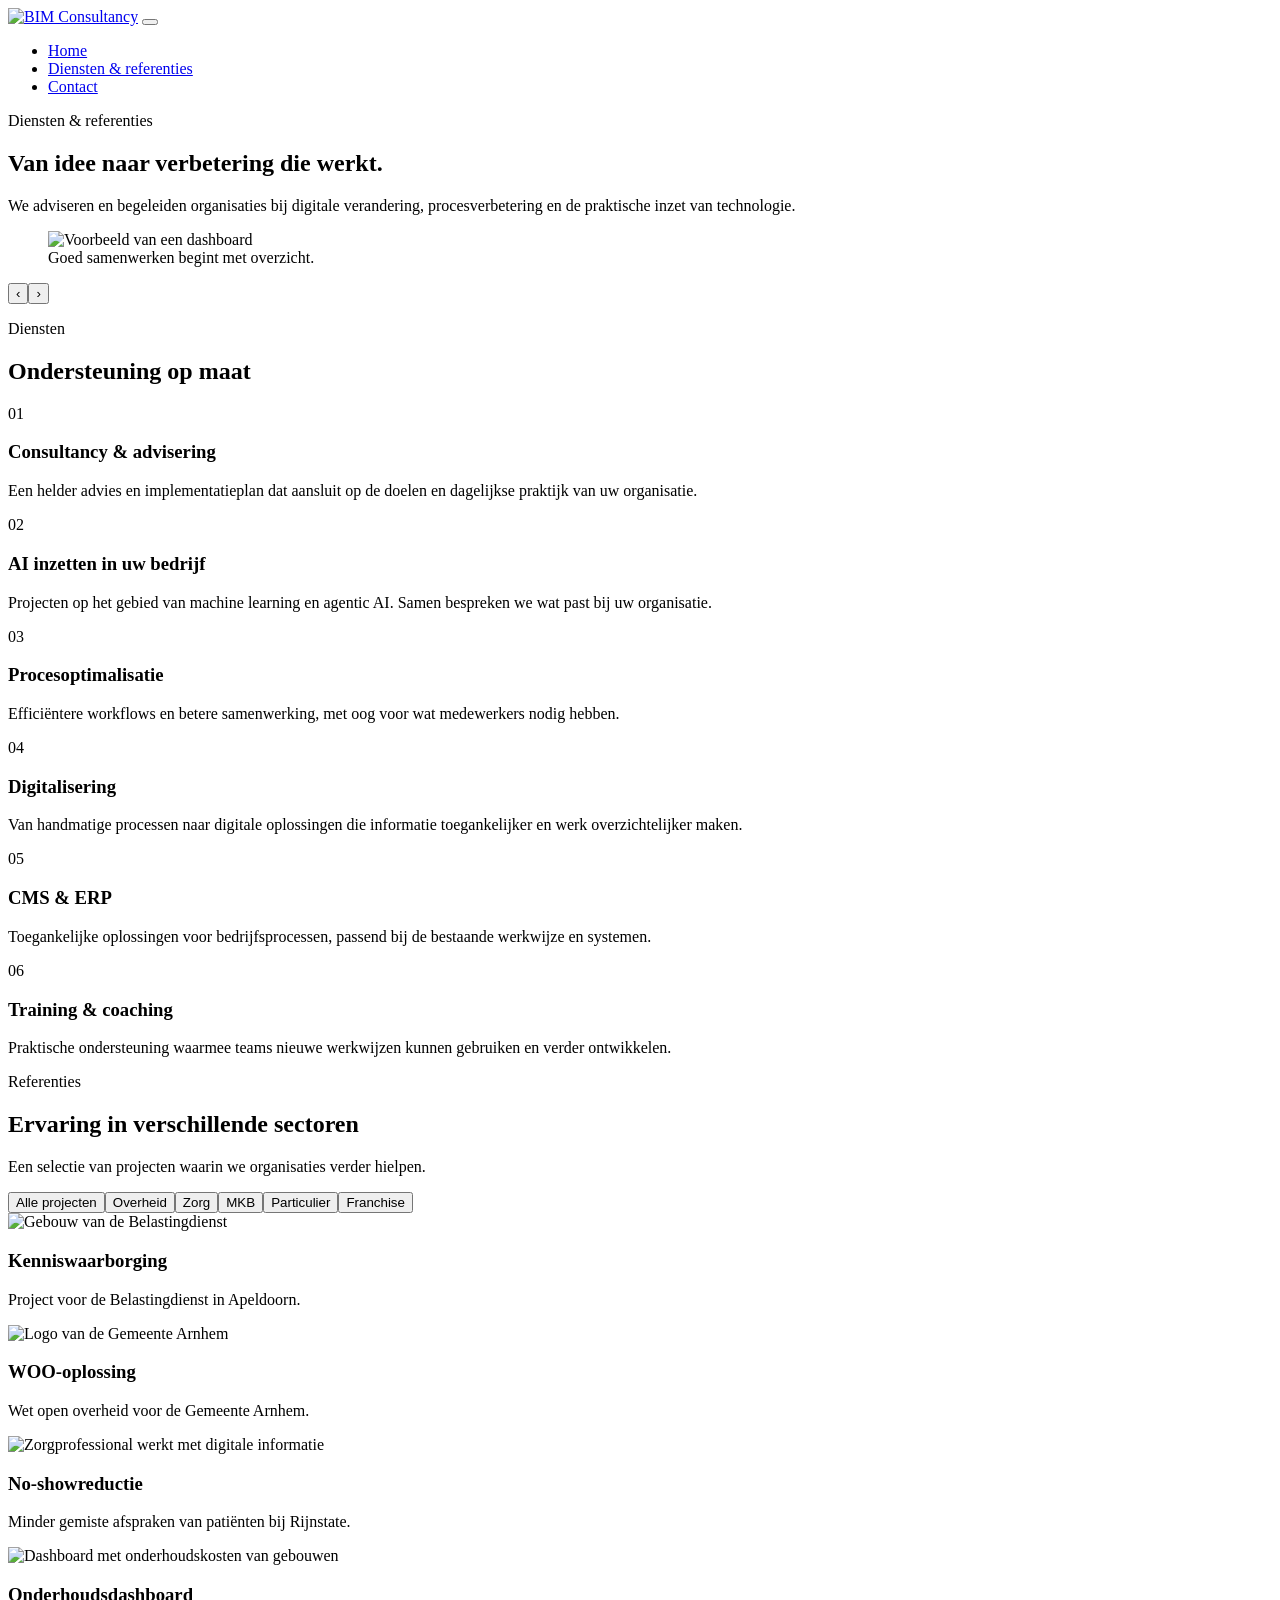
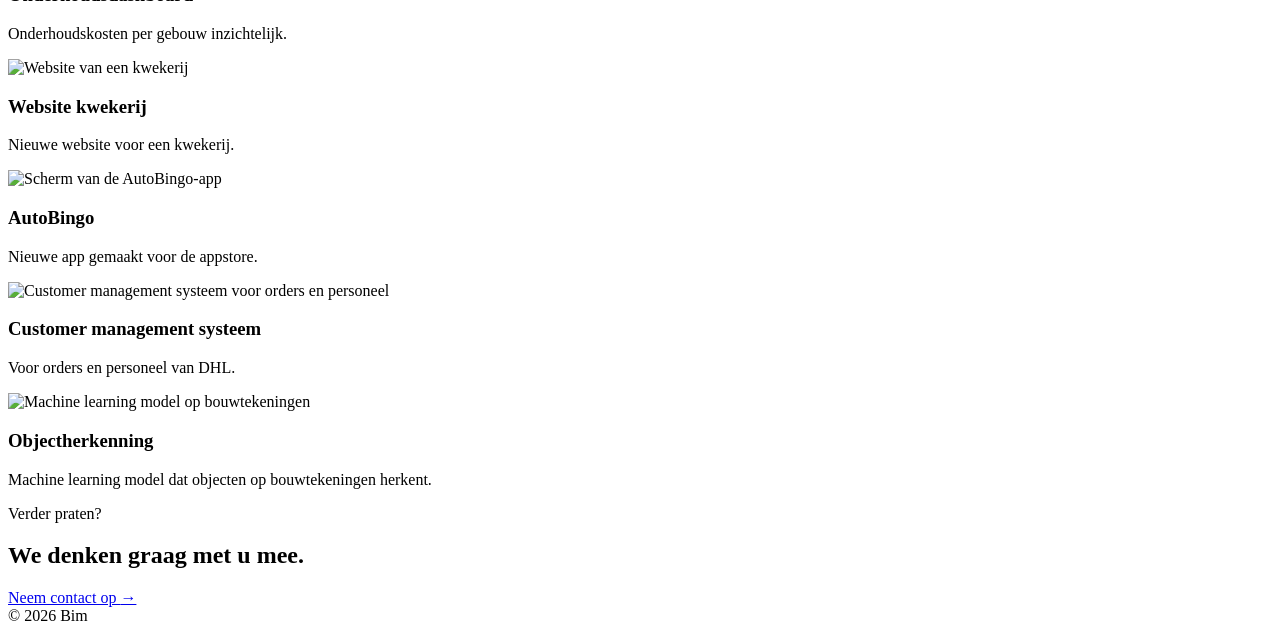
==== diensten-referenties.html @ afb3ad16 "Add files via upload" ====
<!doctype html>
<html lang="nl">

<head>
  <meta charset="utf-8">
  <meta name="viewport" content="width=device-width, initial-scale=1">
  <meta name="description"
    content="Diensten en referentieprojecten van BIM Consultancy op het gebied van digitalisering, procesoptimalisatie en IT.">
  <title>Diensten &amp; referenties | BIM Consultancy</title>
  <link rel="icon" href="images/favicon.ico">
  <link rel="stylesheet" href="css/style.css">
  <link rel="stylesheet" href="css/page-slider.css">
</head>

<body>
  <header class="site-header">
    <div class="container nav-wrap">
      <a class="logo" href="index.html" aria-label="BIM Consultancy, home"><img src="images/bim-logo.png"
          alt="BIM Consultancy"></a>
      <button class="nav-toggle" type="button" aria-label="Menu openen" aria-expanded="false"><span></span></button>
      <nav class="site-nav" aria-label="Hoofdmenu">
        <ul>
          <li><a href="index.html">Home</a></li>
          <li><a href="diensten-referenties.html" aria-current="page">Diensten &amp; referenties</a></li>
          <li><a href="contact.html">Contact</a></li>
        </ul>
      </nav>
    </div>
  </header>
  <main class="container page-main">
    <section class="page-hero">
      <header class="page-heading">
        <p class="eyebrow">Diensten &amp; referenties</p>
        <h1>Van idee naar verbetering die werkt.</h1>
        <p class="lead">We adviseren en begeleiden organisaties bij digitale verandering, procesverbetering en de praktische inzet van technologie.</p>
      </header>
      <div class="hero-art hero-slider" data-slider aria-roledescription="carrousel" aria-label="Impressie van samenwerking en digitale projecten">
        <div class="slider-track" aria-live="polite">
          <figure class="hero-slide is-active"><img class="hero-photo" src="images/Dashboard.png" alt="Voorbeeld van een dashboard" fetchpriority="high"><figcaption>Goed samenwerken begint met overzicht.</figcaption></figure>
          <figure class="hero-slide" hidden><img class="hero-photo" src="images/kwekerij site2.png" alt="Voorbeeld van een website voor een kwekerij" loading="lazy" decoding="async"><figcaption>Van informatie naar inzicht.</figcaption></figure>
          <figure class="hero-slide" hidden><img class="hero-photo" src="images/rijnstate2.jpg" alt="Zorgprofessional werkt met digitale informatie" loading="lazy" decoding="async"><figcaption>Digitale oplossingen voor de praktijk.</figcaption></figure>
          <figure class="hero-slide" hidden><img class="hero-photo" src="images/Screenshot_20261101_152009_AutoBingo.jpg" alt="game voor in appstore" loading="lazy" decoding="async"><figcaption>Game voor in appstore</figcaption></figure>
          <figure class="hero-slide" hidden><img class="hero-photo" src="images/bouw_ml.png" alt="machine learning model" loading="lazy" decoding="async"><figcaption>machine learning model</figcaption></figure>
          <figure class="hero-slide" hidden><img class="hero-photo" src="images/250224_belastingdienst-1024x683.jpg" alt="ml model" loading="lazy" decoding="async"><figcaption>Advies project Kenniswaarborging</figcaption></figure>
          <figure class="hero-slide" hidden><img class="hero-photo" src="images/images.png" alt="cms systeem" loading="lazy" decoding="async"><figcaption>CMS-systeem</figcaption></figure>
        </div>
        <div class="slider-controls"><button class="slider-arrow" type="button" data-slide-prev aria-label="Vorige foto">‹</button><button class="slider-arrow" type="button" data-slide-next aria-label="Volgende foto">›</button></div>
      </div>
    </section>
    <section class="section-space services-section">
      <div class="services-inner">
        <div class="section-heading"><div><p class="eyebrow">Diensten</p><h2>Ondersteuning op maat</h2></div></div>
        <div class="service-list">
          <article><span class="service-number">01</span><div><h3>Consultancy &amp; advisering</h3><p>Een helder advies en implementatieplan dat aansluit op de doelen en dagelijkse praktijk van uw organisatie.</p></div></article>
          <article><span class="service-number">02</span><div><h3>AI inzetten in uw bedrijf</h3><p>Projecten op het gebied van machine learning en agentic AI. Samen bespreken we wat past bij uw organisatie.</p></div></article>
          <article><span class="service-number">03</span><div><h3>Procesoptimalisatie</h3><p>Efficiëntere workflows en betere samenwerking, met oog voor wat medewerkers nodig hebben.</p></div></article>
          <article><span class="service-number">04</span><div><h3>Digitalisering</h3><p>Van handmatige processen naar digitale oplossingen die informatie toegankelijker en werk overzichtelijker maken.</p></div></article>
          <article><span class="service-number">05</span><div><h3>CMS &amp; ERP</h3><p>Toegankelijke oplossingen voor bedrijfsprocessen, passend bij de bestaande werkwijze en systemen.</p></div></article>
          <article><span class="service-number">06</span><div><h3>Training &amp; coaching</h3><p>Praktische ondersteuning waarmee teams nieuwe werkwijzen kunnen gebruiken en verder ontwikkelen.</p></div></article>
        </div>
      </div>
    </section>
    <section class="section-space references" id="referenties">
      <div class="section-heading">
        <div>
          <p class="eyebrow">Referenties</p>
          <h2>Ervaring in verschillende sectoren</h2>
          <p>Een selectie van projecten waarin we organisaties verder hielpen.</p>
        </div>
      </div>
      <div class="filter-row" role="group" aria-label="Filter referenties op sector"><button class="filter" type="button" data-filter="alle" aria-pressed="true">Alle projecten</button><button class="filter" type="button" data-filter="overheid" aria-pressed="false">Overheid</button><button class="filter" type="button" data-filter="zorg" aria-pressed="false">Zorg</button><button class="filter" type="button" data-filter="mkb" aria-pressed="false">MKB</button><button class="filter" type="button" data-filter="particulier" aria-pressed="false">Particulier</button><button class="filter" type="button" data-filter="franchise" aria-pressed="false">Franchise</button></div>
      <div class="project-list" id="projecten-lijst">
        <article class="project" data-sector="overheid"><img class="project-photo" src="images/250224_belastingdienst-1024x683.jpg" alt="Gebouw van de Belastingdienst" loading="lazy" decoding="async"><div class="project-copy"><h3>Kenniswaarborging</h3><p>Project voor de Belastingdienst in Apeldoorn.</p></div></article>
        <article class="project" data-sector="overheid"><img class="project-photo is-logo" src="images/Gemeente_Arnhem_Logo.png" alt="Logo van de Gemeente Arnhem" loading="lazy" decoding="async"><div class="project-copy"><h3>WOO-oplossing</h3><p>Wet open overheid voor de Gemeente Arnhem.</p></div></article>
        <article class="project" data-sector="zorg"><img class="project-photo" src="images/rijnstate2.jpg" alt="Zorgprofessional werkt met digitale informatie" loading="lazy" decoding="async"><div class="project-copy"><h3>No-showreductie</h3><p>Minder gemiste afspraken van patiënten bij Rijnstate.</p></div></article>
        <article class="project" data-sector="mkb"><img class="project-photo" src="images/Dashboard.png" alt="Dashboard met onderhoudskosten van gebouwen" loading="lazy" decoding="async"><div class="project-copy"><h3>Onderhoudsdashboard</h3><p>Onderhoudskosten per gebouw inzichtelijk.</p></div></article>
        <article class="project" data-sector="mkb"><img class="project-photo" src="images/kwekerij%20site3.png" alt="Website van een kwekerij" loading="lazy" decoding="async"><div class="project-copy"><h3>Website kwekerij</h3><p>Nieuwe website voor een kwekerij.</p></div></article>
        <article class="project" data-sector="particulier"><img class="project-photo" src="images/Screenshot_20261101_152009_AutoBingo.jpg" alt="Scherm van de AutoBingo-app" loading="lazy" decoding="async"><div class="project-copy"><h3>AutoBingo</h3><p>Nieuwe app gemaakt voor de appstore.</p></div></article>
        <article class="project" data-sector="franchise"><img class="project-photo" src="images/images.png" alt="Customer management systeem voor orders en personeel" loading="lazy" decoding="async"><div class="project-copy"><h3>Customer management systeem</h3><p>Voor orders en personeel van DHL.</p></div></article>
        <article class="project" data-sector="mkb"><img class="project-photo" src="images/bouw_ml.png" alt="Machine learning model op bouwtekeningen" loading="lazy" decoding="async"><div class="project-copy"><h3>Objectherkenning</h3><p>Machine learning model dat objecten op bouwtekeningen herkent.</p></div></article>
      </div>
    </section>
    <section class="closing-band page-cta">
      <div class="closing-inner">
        <div>
          <p class="eyebrow">Verder praten?</p>
          <h2>We denken graag met u mee.</h2>
        </div><a class="btn btn-light" href="contact.html">Neem contact op <span aria-hidden="true">→</span></a>
      </div>
    </section>
  </main>
  <footer class="site-footer">
    <div class="container footer-content"><span>© 2026 Bim</span></div>
  </footer>
  <script src="js/site.js"></script>
</body>

</html>
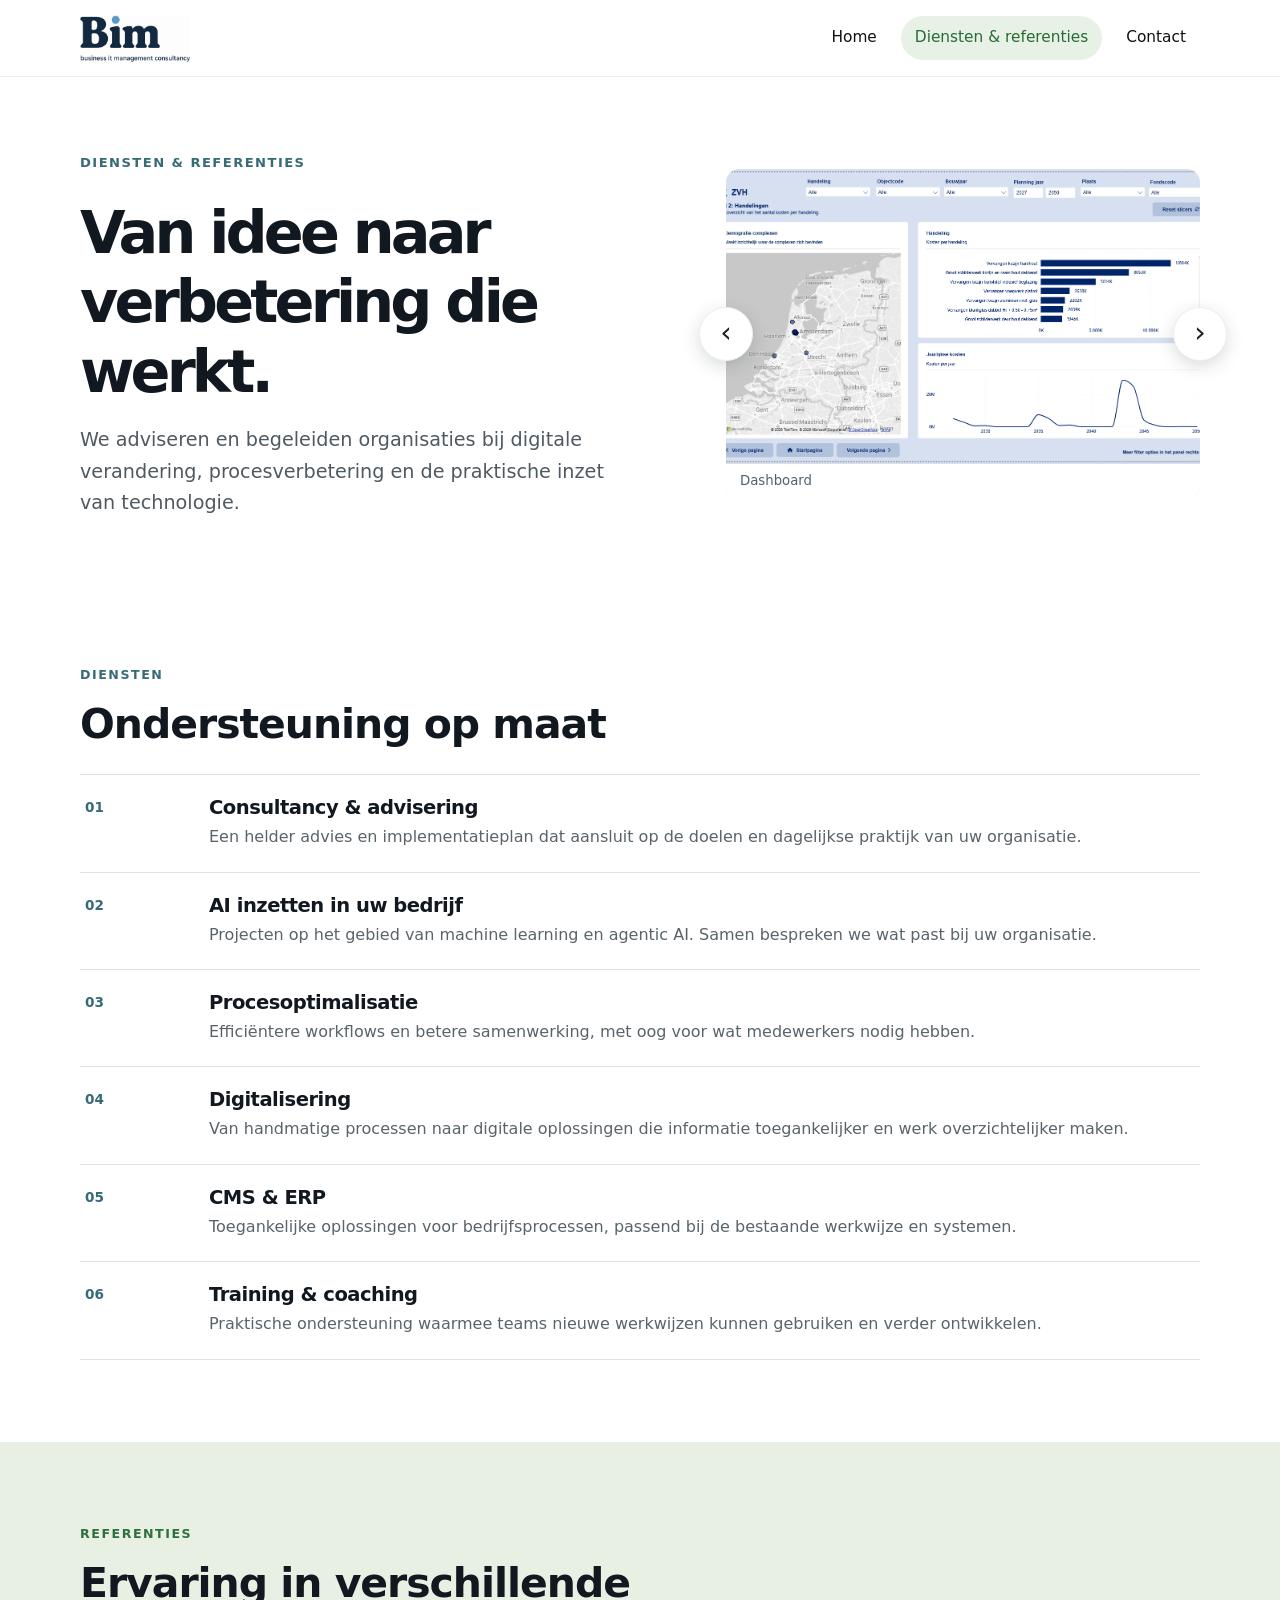
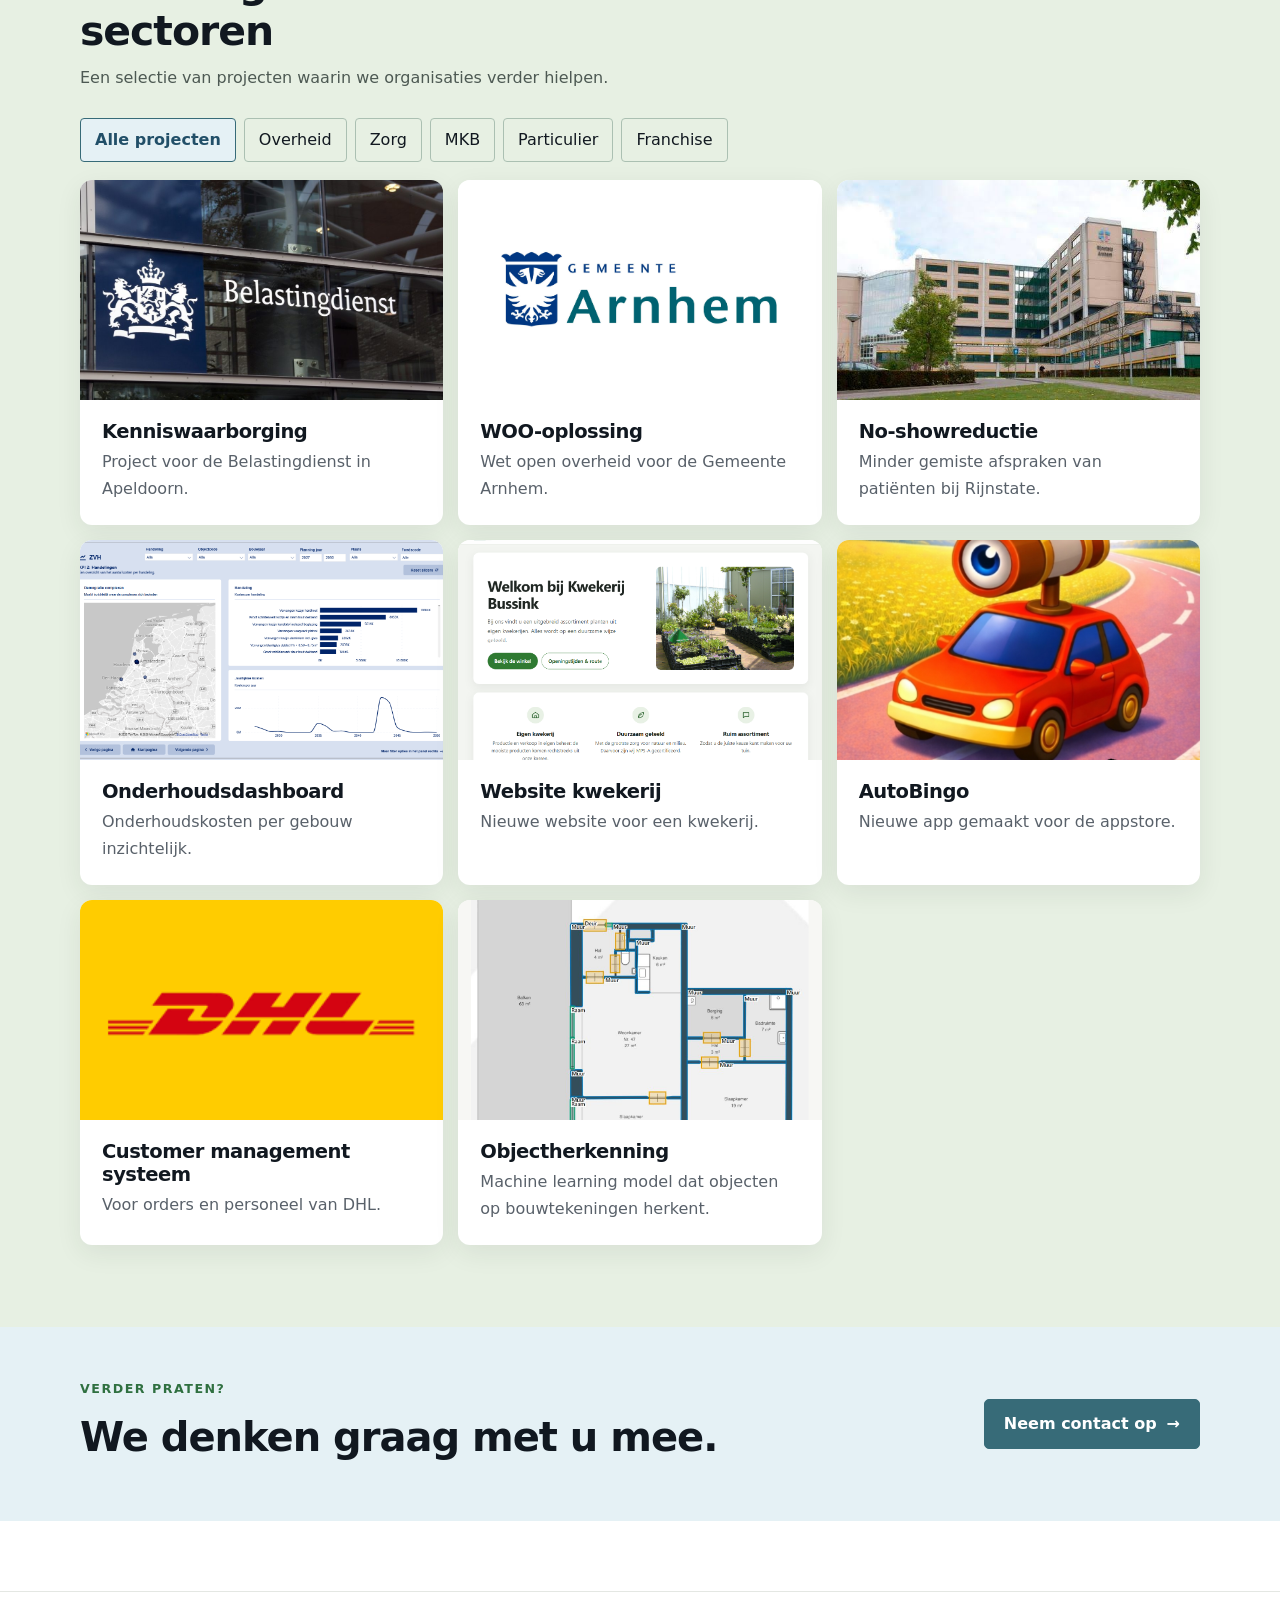
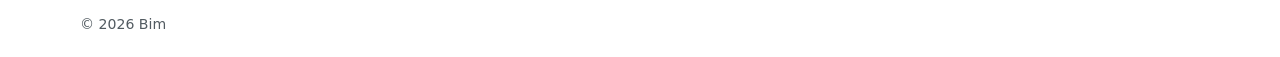
==== commit cdc18d16: "animatie update" ====
--- a/diensten-referenties.html
+++ b/diensten-referenties.html
@@ -36,8 +36,8 @@
       </header>
       <div class="hero-art hero-slider" data-slider aria-roledescription="carrousel" aria-label="Impressie van samenwerking en digitale projecten">
         <div class="slider-track" aria-live="polite">
-          <figure class="hero-slide is-active"><img class="hero-photo" src="images/Dashboard.png" alt="Voorbeeld van een dashboard" fetchpriority="high"><figcaption>Goed samenwerken begint met overzicht.</figcaption></figure>
-          <figure class="hero-slide" hidden><img class="hero-photo" src="images/kwekerij site2.png" alt="Voorbeeld van een website voor een kwekerij" loading="lazy" decoding="async"><figcaption>Van informatie naar inzicht.</figcaption></figure>
+          <figure class="hero-slide is-active"><img class="hero-photo" src="images/Dashboard.png" alt="Voorbeeld van een dashboard" fetchpriority="high"><figcaption>Dashboard</figcaption></figure>
+          <figure class="hero-slide" hidden><img class="hero-photo" src="images/kwekerij site2.png" alt="Voorbeeld van een website voor een kwekerij" loading="lazy" decoding="async"><figcaption>Website</figcaption></figure>
           <figure class="hero-slide" hidden><img class="hero-photo" src="images/rijnstate2.jpg" alt="Zorgprofessional werkt met digitale informatie" loading="lazy" decoding="async"><figcaption>Digitale oplossingen voor de praktijk.</figcaption></figure>
           <figure class="hero-slide" hidden><img class="hero-photo" src="images/Screenshot_20261101_152009_AutoBingo.jpg" alt="game voor in appstore" loading="lazy" decoding="async"><figcaption>Game voor in appstore</figcaption></figure>
           <figure class="hero-slide" hidden><img class="hero-photo" src="images/bouw_ml.png" alt="machine learning model" loading="lazy" decoding="async"><figcaption>machine learning model</figcaption></figure>
--- a/css/style.css
+++ b/css/style.css
@@ -0,0 +1,264 @@
+:root {
+  --ink: #263c3a;
+  --muted: #61716e;
+  --blue: #dcecf0;
+  --blue-deep: #376b78;
+  --green: #e4eddf;
+  --green-deep: #57745d;
+  --paper: #f5f6f0;
+  --white: #fffefa;
+  --line: #dce3dc;
+  --width: 1120px;
+  --font: "Segoe UI", system-ui, -apple-system, sans-serif;
+}
+*, *::before, *::after { box-sizing: border-box; }
+html { scroll-behavior: smooth; }
+body { min-height: 100vh; display: flex; flex-direction: column; margin: 0; background: var(--paper); color: var(--ink); font: 16px/1.65 var(--font); }
+main { flex: 1; }
+a { color: var(--blue-deep); }
+a:hover { color: var(--green-deep); }
+img { display: block; max-width: 100%; }
+button, input, textarea { font: inherit; }
+:focus-visible { outline: 3px solid #6d9ca3; outline-offset: 3px; }
+h1, h2, h3, p { margin-top: 0; }
+h1, h2, h3 { line-height: 1.18; letter-spacing: -.025em; font-weight: 620; }
+h1 { font-size: clamp(2.5rem, 5vw, 4.4rem); }
+h2 { font-size: clamp(1.8rem, 3.2vw, 2.7rem); }
+h3 { font-size: 1.22rem; }
+.container { width: min(90%, var(--width)); margin-inline: auto; }
+.site-header { position: sticky; top: 0; z-index: 5; background: rgba(245,246,240,.96); border-bottom: 1px solid var(--line); }
+.nav-wrap { min-height: 76px; display: flex; align-items: center; justify-content: space-between; gap: 24px; }
+.logo img { width: auto; height: 47px; }
+.site-nav ul { display: flex; align-items: center; gap: 10px; margin: 0; padding: 0; list-style: none; }
+.site-nav a { display: block; padding: 9px 14px; border-radius: 6px; color: var(--ink); font-size: .96rem; text-decoration: none; }
+.site-nav a:hover, .site-nav a[aria-current="page"] { background: var(--blue); color: var(--blue-deep); }
+.nav-toggle { display: none; width: 44px; height: 42px; border: 1px solid var(--line); border-radius: 6px; color: var(--ink); background: var(--white); cursor: pointer; }
+.nav-toggle span, .nav-toggle span::before, .nav-toggle span::after { display: block; width: 20px; height: 2px; margin: auto; background: currentColor; }
+.nav-toggle span { position: relative; }
+.nav-toggle span::before, .nav-toggle span::after { position: absolute; left: 0; content: ""; }
+.nav-toggle span::before { top: -6px; }.nav-toggle span::after { top: 6px; }
+.hero { display: grid; grid-template-columns: 1.08fr .92fr; align-items: center; gap: clamp(36px, 7vw, 90px); padding-top: clamp(70px, 10vw, 132px); padding-bottom: clamp(70px, 9vw, 112px); }
+.hero-copy h1 { margin: 0 0 22px; }.hero-copy h1 span { color: var(--blue-deep); }
+.eyebrow { margin: 0 0 14px; color: var(--green-deep); font-size: .79rem; font-weight: 700; letter-spacing: .12em; text-transform: uppercase; }
+.lead { max-width: 58ch; color: var(--muted); font-size: 1.14rem; }
+.actions { display: flex; align-items: center; flex-wrap: wrap; gap: 22px; margin-top: 28px; }
+.btn { display: inline-flex; align-items: center; justify-content: center; gap: 10px; min-height: 48px; padding: 11px 19px; border: 1px solid var(--blue-deep); border-radius: 5px; background: var(--blue-deep); color: white; font-weight: 650; text-decoration: none; cursor: pointer; }
+.btn:hover { border-color: var(--green-deep); background: var(--green-deep); color: white; }
+.text-link { font-weight: 650; text-decoration: none; }.text-link span { padding-left: 4px; }
+.hero-art { min-height: 340px; display: flex; flex-direction: column; justify-content: space-between; padding: 28px; border-radius: 5px; background: var(--blue); }
+.art-label { color: var(--blue-deep); font-size: .84rem; font-weight: 700; letter-spacing: .04em; }
+.flow { display: flex; align-items: center; justify-content: space-between; gap: 12px; }
+.flow span { display: grid; place-items: center; width: 104px; aspect-ratio: 1; border: 1px solid rgba(55,107,120,.3); border-radius: 50%; background: rgba(255,254,250,.75); color: var(--ink); font-weight: 650; text-align: center; }
+.flow .flow-result { background: var(--green); border-color: rgba(87,116,93,.3); }
+.flow i { flex: 1; height: 1px; background: var(--blue-deep); opacity: .55; }
+.art-note { display: flex; align-items: center; gap: 13px; max-width: 310px; color: var(--muted); font-size: .92rem; }.art-note p { margin: 0; }
+.leaf-mark { display: grid; place-items: center; flex: 0 0 38px; width: 38px; height: 38px; border-radius: 50%; background: var(--green); color: var(--green-deep); font-size: 1.2rem; }
+.intro-band { background: var(--green); }
+.intro-inner { display: grid; grid-template-columns: .75fr 1.25fr; gap: 35px; padding-block: 62px; }
+.intro-inner h2 { margin-bottom: 14px; }.intro-inner > div { max-width: 700px; }.intro-inner > div p { max-width: 62ch; margin-bottom: 0; color: var(--muted); }
+.section-space { padding-block: clamp(58px, 8vw, 94px); }
+.section-heading { display: flex; align-items: end; justify-content: space-between; gap: 24px; margin-bottom: 26px; }
+.section-heading h2 { max-width: 24ch; margin-bottom: 0; }.section-heading p:not(.eyebrow) { margin: 10px 0 0; color: var(--muted); }
+.service-list { border-top: 1px solid var(--line); }
+.service-list article { display: grid; grid-template-columns: 78px 1fr; gap: 12px; padding: 21px 5px; border-bottom: 1px solid var(--line); }
+.service-number { color: var(--green-deep); font-size: .85rem; font-weight: 700; }
+.service-list h3 { margin: 0 0 5px; }.service-list p { margin: 0; color: var(--muted); }
+.closing-band { background: var(--blue-deep); color: white; }
+.closing-inner { display: flex; align-items: center; justify-content: space-between; gap: 24px; padding-block: 40px; }
+.closing-inner .eyebrow { color: #d4e8d2; }.closing-inner h2 { margin-bottom: 8px; font-size: clamp(1.8rem, 3.2vw, 2.5rem); }.closing-inner p:not(.eyebrow) { margin-bottom: 0; color: #e3eeed; }
+.btn-light { flex-shrink: 0; border-color: var(--white); background: var(--white); color: var(--blue-deep); }.btn-light:hover { border-color: var(--green); background: var(--green); color: var(--ink); }
+.site-footer { border-top: 1px solid var(--line); background: var(--paper); color: var(--muted); font-size: .88rem; }
+.footer-content { display: flex; justify-content: space-between; gap: 16px; flex-wrap: wrap; padding-block: 21px; }.footer-content span { align-self: center; }.footer-brand { color: var(--ink); font-weight: 700; text-decoration: none; }
+.page-main { padding-bottom: 70px; }.page-heading { max-width: 760px; padding: clamp(56px, 8vw, 88px) 0 16px; }.page-heading h1 { max-width: 17ch; margin: 0 0 18px; font-size: clamp(2.5rem, 5vw, 4rem); }.page-heading .lead { margin-bottom: 0; }
+.service-grid { display: grid; grid-template-columns: repeat(3, 1fr); border-top: 1px solid var(--line); border-left: 1px solid var(--line); }
+.service-card { min-height: 200px; padding: 23px; border-right: 1px solid var(--line); border-bottom: 1px solid var(--line); background: rgba(255,254,250,.48); }
+.service-card .service-number { display: block; margin-bottom: 21px; }.service-card h3 { margin-bottom: 9px; }.service-card p { margin: 0; color: var(--muted); font-size: .96rem; }
+.references { padding-top: 30px; }.filter-row { display: flex; flex-wrap: wrap; gap: 8px; margin: 22px 0 18px; }
+.filter { padding: 8px 14px; border: 1px solid var(--line); border-radius: 4px; background: transparent; color: var(--ink); cursor: pointer; }.filter:hover { background: var(--green); }.filter[aria-pressed="true"] { border-color: var(--green-deep); background: var(--green); color: var(--green-deep); font-weight: 650; }
+.project-list { display: grid; grid-template-columns: repeat(3, 1fr); gap: 15px; }.project { min-height: 170px; padding: 22px; border: 1px solid var(--line); border-radius: 4px; background: var(--white); }.project[hidden] { display: none; }.tag { display: inline-block; margin-bottom: 19px; padding: 3px 9px; border-radius: 3px; background: var(--blue); color: var(--blue-deep); font-size: .76rem; font-weight: 700; }.project h3 { margin: 0 0 6px; }.project p { margin: 0; color: var(--muted); }
+.page-cta { margin-top: 28px; padding-inline: 25px; border-radius: 4px; }.page-cta .closing-inner { padding-block: 28px; }
+.contact-main { padding-bottom: 92px; }.contact-layout { display: grid; grid-template-columns: .72fr 1.28fr; gap: clamp(30px, 8vw, 100px); align-items: start; margin-top: 28px; }.contact-aside { padding: 22px 0; }.contact-aside h2 { font-size: 1.7rem; }.contact-aside p { max-width: 36ch; color: var(--muted); }.contact-aside .contact-note { display: flex; align-items: center; gap: 12px; margin-top: 28px; font-size: .94rem; }
+.contact-form { display: grid; grid-template-columns: 1fr 1fr; gap: 10px 16px; padding: clamp(22px, 4vw, 38px); border: 1px solid var(--line); border-radius: 4px; background: var(--white); }.contact-form label { align-self: end; padding-top: 6px; font-size: .9rem; font-weight: 650; }.contact-form label:nth-of-type(3), .contact-form label:nth-of-type(4) { grid-column: 1 / -1; }.contact-form input, .contact-form textarea { width: 100%; min-width: 0; padding: 11px 12px; border: 1px solid var(--line); border-radius: 3px; background: var(--paper); color: var(--ink); }.contact-form label:nth-of-type(1) + input, .contact-form label:nth-of-type(2) + input { grid-row: auto; }.contact-form label:nth-of-type(3) + input, .contact-form label:nth-of-type(4) + textarea { grid-column: 1 / -1; }.contact-form textarea { resize: vertical; }.contact-form button { justify-self: start; margin-top: 10px; }.form-hint { align-self: center; margin: 10px 0 0; color: var(--muted); font-size: .82rem; }
+@media (max-width: 800px) { .hero { grid-template-columns: 1fr; padding-block: 58px; }.hero-art { min-height: 290px; }.intro-inner { grid-template-columns: 1fr; gap: 12px; }.service-grid { grid-template-columns: repeat(2, 1fr); }.contact-layout { grid-template-columns: 1fr; gap: 14px; }.contact-aside { padding-bottom: 0; }.contact-aside .contact-note { margin-top: 14px; } }
+@media (max-width: 620px) { .nav-wrap { min-height: 66px; }.logo img { height: 40px; }.nav-toggle { display: block; }.site-nav { display: none; position: absolute; top: 100%; left: 0; right: 0; padding: 8px 5% 12px; border-bottom: 1px solid var(--line); background: var(--paper); }.site-header.is-open .site-nav { display: block; }.site-nav ul { display: grid; gap: 2px; }.site-nav a { padding: 11px 12px; }.hero { padding-block: 48px; }.hero-art { min-height: 260px; padding: 20px; }.flow { gap: 7px; }.flow span { width: min(25vw, 84px); font-size: .83rem; }.flow i { min-width: 12px; }.section-heading { align-items: start; flex-direction: column; }.service-grid, .project-list { grid-template-columns: 1fr; }.service-card { min-height: 0; }.closing-inner { align-items: flex-start; flex-direction: column; }.closing-inner .btn { width: 100%; }.footer-content { display: grid; grid-template-columns: 1fr 1fr; }.footer-content span:last-child { grid-column: 1 / -1; }.contact-form { grid-template-columns: 1fr; }.contact-form label, .contact-form label:nth-of-type(3), .contact-form label:nth-of-type(4), .contact-form label:nth-of-type(1) + input, .contact-form label:nth-of-type(2) + input, .contact-form label:nth-of-type(3) + input, .contact-form label:nth-of-type(4) + textarea { grid-column: 1; }.contact-form button { width: 100%; }.form-hint { margin-top: 0; } }
+@media (prefers-reduced-motion: reduce) { html { scroll-behavior: auto; } *, *::before, *::after { transition-duration: .01ms !important; animation-duration: .01ms !important; } }
+.contact-form { grid-template-columns: 1fr; }
+.contact-form label, .contact-form input, .contact-form textarea, .contact-form button, .contact-form .form-hint,
+.contact-form label:nth-of-type(3), .contact-form label:nth-of-type(4),
+.contact-form label:nth-of-type(3) + input, .contact-form label:nth-of-type(4) + textarea { grid-column: 1; }
+
+/* Referentiebeeld: witte navigatie en zachte, ruime panelen op een lichte achtergrond. */
+:root { --paper: #f1f4f0; --white: #fff; --line: #e6ebe6; --green-deep: #2f7b3b; --blue-deep: #376b78; }
+.site-header { background: #fff; border-bottom-color: #edf0ed; }
+.site-nav a[aria-current="page"], .site-nav a:hover { border-radius: 999px; background: #e8f1e6; color: #286a34; }
+.hero { width: min(90%, var(--width)); margin: 26px auto 22px; padding: clamp(30px, 5vw, 54px); border-radius: 18px; background: #fff; box-shadow: 0 10px 34px rgba(32, 55, 42, .07); }
+.hero-art { border-radius: 12px; }
+.intro-band { width: min(90%, var(--width)); margin: 0 auto 22px; border-radius: 18px; background: #fff; box-shadow: 0 10px 34px rgba(32, 55, 42, .06); }
+.intro-inner { padding-inline: clamp(26px, 5vw, 54px); }
+.home-services { margin-bottom: 22px; padding: clamp(30px, 5vw, 54px); border-radius: 18px; background: #fff; box-shadow: 0 10px 34px rgba(32, 55, 42, .06); }
+.closing-band { background: #e5eee2; color: var(--ink); }
+.closing-inner .eyebrow { color: #47734b; }.closing-inner p:not(.eyebrow) { color: var(--muted); }
+.btn-light { border-color: #2f7b3b; background: #2f7b3b; color: #fff; }.btn-light:hover { border-color: #24622f; background: #24622f; color: #fff; }
+.page-heading { padding-top: clamp(44px, 6vw, 68px); }
+.service-card { min-height: 190px; border-radius: 0; background: #fff; }
+.project-list { align-items: stretch; }
+.project { overflow: hidden; min-height: 0; padding: 0; border: 0; border-radius: 12px; background: #fff; box-shadow: 0 8px 26px rgba(32, 55, 42, .08); }
+.project-photo { display: block; width: 100%; aspect-ratio: 1.65 / 1; object-fit: cover; background: var(--green); }
+.project-copy { padding: 20px 22px 23px; }
+.project .tag { margin-bottom: 12px; background: #e8f1e6; color: #286a34; }
+.photo-note { margin: -8px 0 10px; color: var(--muted); font-size: .88rem; }
+.page-cta { border-radius: 12px; }
+.hero-art { min-height: 0; padding: 0; overflow: hidden; background: var(--green); }
+.hero-photo { width: 100%; height: clamp(250px, 29vw, 360px); object-fit: cover; }
+.intro-inner { grid-template-columns: .72fr 1.28fr; align-items: start; }
+.benefit-heading h2 { max-width: 12ch; margin: 0; font-size: clamp(1.65rem, 2.5vw, 2.1rem); }
+.benefit-grid { display: grid; grid-template-columns: repeat(3, 1fr); gap: 22px; text-align: center; }
+.benefit-grid article { padding: 4px 8px 0; }
+.benefit-icon { display: grid; place-items: center; width: 46px; height: 46px; margin: 0 auto 14px; border-radius: 50%; background: #e8f1e6; color: #286a34; font-size: 1.25rem; }
+.benefit-grid h3 { margin: 0 0 7px; font-size: 1rem; }
+.benefit-grid p { margin: 0; color: var(--muted); font-size: .88rem; line-height: 1.5; }
+@media (max-width: 800px) { .hero { margin-top: 18px; padding: 28px; }.intro-band, .home-services { margin-bottom: 18px; }.intro-inner { padding-block: 38px; } }
+@media (max-width: 800px) { .benefit-grid { grid-template-columns: 1fr; gap: 25px; }.benefit-heading h2 { max-width: none; } }
+
+/* High-contrast color blocks inspired by the supplied typography reference. */
+:root { --ink: #101114; --muted: #59616a; --blue: #e5f1f5; --green: #e7f0e3; --paper: #f5f6f3; --line: #e4e7e3; }
+body { color: #101114; background: var(--paper); }
+.site-header { background: #fff; }
+.hero { color: #101114; background: #fff; }
+.hero-copy h1 { font-weight: 820; letter-spacing: -.055em; }
+.hero-copy h1 span { color: #101114; }
+.lead { color: #4f5961; }
+.statement-panel { margin-top: 22px; margin-bottom: 22px; padding: clamp(52px, 9vw, 112px) 24px; border-radius: 18px; background: #101114; color: #fff; text-align: center; }
+.statement-label { display: inline-flex; align-items: center; min-height: 52px; margin: 0 0 clamp(48px, 8vw, 100px); padding: 0 28px; border-radius: 999px; background: #fff; color: #101114; font-size: 1rem; font-weight: 700; }
+.statement-panel h2 { margin: 0 0 18px; font-size: clamp(3rem, 7.2vw, 5.1rem); font-weight: 850; letter-spacing: -.065em; }
+.statement-panel > p:last-child { margin: 0; color: #e0e4e6; font-size: clamp(1.05rem, 2.2vw, 1.45rem); }
+.intro-band { background: var(--green); color: #101114; }
+.home-services { background: #101114; color: #fff; }
+.home-services .eyebrow, .home-services .service-number { color: #c7e1bc; }
+.home-services .section-heading p:not(.eyebrow), .home-services .service-list p { color: #d2d5d7; }
+.home-services .text-link { color: #fff; }
+.home-services .service-list { border-color: #474a4c; }
+.home-services .service-list article { border-color: #474a4c; }
+.closing-band { background: var(--blue); color: #101114; }
+.closing-inner .eyebrow { color: #286a34; }
+.closing-inner p:not(.eyebrow) { color: #424a50; }
+.btn-light { border-color: #101114; background: #101114; color: #fff; }
+.btn-light:hover { border-color: #2f7b3b; background: #2f7b3b; color: #fff; }
+.site-footer { background: #fff; color: #525b61; }
+.page-heading { max-width: 900px; margin-inline: auto; text-align: center; }
+.page-heading .eyebrow { display: inline-flex; align-items: center; min-height: 52px; margin: 0 0 clamp(50px, 8vw, 98px); padding: 0 28px; border-radius: 999px; background: #101114; color: #fff; font-size: 1rem; letter-spacing: 0; text-transform: none; }
+.page-heading h1 { max-width: 20ch; margin: 0 auto 18px; font-size: clamp(3rem, 7vw, 5.2rem); font-weight: 850; letter-spacing: -.065em; }
+.page-heading .lead { margin-inline: auto; color: #59616a; font-size: clamp(1.1rem, 2vw, 1.4rem); }
+.service-card { background: var(--blue); color: #101114; }
+.service-card:nth-child(4n + 2), .service-card:nth-child(4n + 3) { background: var(--green); }
+.service-card p { color: #475257; }
+.service-card .service-number { color: #2e6635; }
+.references { padding: clamp(28px, 5vw, 54px); border-radius: 18px; background: #101114; color: #fff; }
+.references .eyebrow { color: #c7e1bc; }
+.references .section-heading p:not(.eyebrow), .references .photo-note { color: #d5d9da; }
+.references .filter { border-color: #74787a; color: #fff; }
+.references .filter:hover { background: #29302a; }
+.references .filter[aria-pressed="true"] { border-color: #fff; background: #fff; color: #101114; }
+.project { color: #101114; }
+.contact-aside { padding: 28px; border-radius: 14px; background: var(--green); color: #101114; }
+.contact-aside p { color: #434c48; }
+.contact-form { border: 0; border-radius: 14px; background: var(--blue); }
+.contact-form input, .contact-form textarea { border-color: #ccd9de; background: #fff; color: #101114; }
+.contact-form .btn { border-color: #101114; background: #101114; }
+@media (max-width: 800px) {
+  .statement-panel { padding: 52px 20px; }
+  .page-heading .eyebrow { margin-bottom: 48px; }
+  .page-heading h1 { font-size: clamp(2.8rem, 11vw, 4rem); }
+  .references { padding: 26px 18px; }
+}
+.hero-slider { position: relative; height: clamp(280px, 34vw, 420px); min-height: 0; padding: 0; overflow: hidden; border-radius: 14px; background: #dfe8e1; }
+.slider-track, .hero-slide { position: absolute; inset: 0; width: 100%; height: 100%; margin: 0; }
+.hero-slide[hidden] { display: none; }
+.hero-photo { width: 100%; height: 100%; object-fit: cover; }
+.hero-slide::after { position: absolute; inset: 45% 0 0; content: ""; background: linear-gradient(transparent, rgba(0,0,0,.56)); pointer-events: none; }
+.hero-slide figcaption { position: absolute; z-index: 1; left: 24px; right: 110px; bottom: 25px; color: #fff; font-size: clamp(1rem, 2vw, 1.25rem); font-weight: 650; text-shadow: 0 1px 4px rgba(0,0,0,.35); }
+.slider-controls { position: absolute; z-index: 2; right: 18px; bottom: 18px; display: flex; align-items: center; gap: 9px; padding: 6px; border-radius: 999px; background: rgba(16,17,20,.68); backdrop-filter: blur(6px); }
+.slider-arrow { display: grid; place-items: center; width: 34px; height: 34px; padding: 0 0 3px; border: 0; border-radius: 50%; background: #fff; color: #101114; font-size: 1.5rem; line-height: 1; cursor: pointer; }
+.slider-arrow:hover { background: var(--green); }
+.slider-dots { display: flex; align-items: center; gap: 7px; padding-inline: 2px; }
+.slider-dot { width: 9px; height: 9px; padding: 0; border: 1px solid #fff; border-radius: 50%; background: transparent; cursor: pointer; }
+.slider-dot.is-active { background: #fff; }
+.slider-pause { display: grid; place-items: center; width: 30px; height: 30px; padding: 0; border: 1px solid rgba(255,255,255,.65); border-radius: 50%; background: transparent; color: #fff; font-size: .72rem; cursor: pointer; }
+.slider-pause:hover { background: rgba(255,255,255,.18); }
+.slider-arrow:focus-visible, .slider-dot:focus-visible { outline-color: #b7dbad; outline-offset: 3px; }
+@media (max-width: 620px) { .hero-slider { height: 270px; padding: 0; }.hero-slide figcaption { left: 15px; right: 15px; bottom: 61px; font-size: 1rem; }.slider-controls { right: 12px; bottom: 12px; } }
+@media (prefers-reduced-motion: no-preference) { .hero-slide:not([hidden]) .hero-photo { animation: photo-enter .45s ease-out; } }
+@keyframes photo-enter { from { opacity: .78; transform: scale(1.015); } to { opacity: 1; transform: scale(1); } }
+
+/* Full-bleed, softly alternating bands; typography stays dark on every light surface. */
+body { background: #fff; color: #111820; }
+.site-header { background: #fff; }
+.hero { display: block; width: 100%; max-width: none; margin: 0; padding: clamp(42px, 7vw, 86px) 0; border-radius: 0; background: #fff; box-shadow: none; }
+.hero-inner { display: grid; grid-template-columns: 1.08fr .92fr; align-items: center; gap: clamp(36px, 7vw, 90px); }
+.hero-copy h1, .hero-copy h1 span { color: #111820; }
+.btn:hover, .contact-form .btn:hover { border-color: #285b7c; background: #285b7c; color: #fff; }
+.btn-light { border-color: #376b78; background: #376b78; color: #fff; }
+.btn-light:hover { border-color: #285b7c; background: #285b7c; color: #fff; }
+.statement-panel { width: 100%; margin: 0; padding: clamp(52px, 8vw, 94px) 0; border-radius: 0; background: var(--blue); color: #111820; text-align: center; }
+.statement-label { min-height: 0; margin: 0 0 24px; padding: 0; border-radius: 0; background: transparent; color: #376b78; font-size: .82rem; letter-spacing: .11em; text-transform: uppercase; }
+.statement-panel h2 { color: #111820; }
+.statement-panel > .statement-inner > p:last-child { color: #465761; }
+.intro-band { width: 100%; margin: 0; border-radius: 0; background: var(--green); box-shadow: none; }
+.intro-inner { width: min(90%, var(--width)); margin-inline: auto; }
+.home-services { width: 100%; margin: 0; padding: clamp(54px, 8vw, 88px) 0; border-radius: 0; background: #fff; color: #111820; box-shadow: none; }
+.home-services-inner { width: min(90%, var(--width)); margin-inline: auto; }
+.home-services .eyebrow, .home-services .service-number { color: #376b78; }
+.home-services .section-heading p:not(.eyebrow), .home-services .service-list p { color: #59646a; }
+.home-services .text-link { color: #285b7c; }
+.home-services .service-list, .home-services .service-list article { border-color: #dce4e7; }
+.closing-band { width: 100%; border-radius: 0; background: var(--green); color: #111820; }
+.closing-inner .eyebrow { color: #2f7040; }
+.closing-inner p:not(.eyebrow) { color: #46514a; }
+.site-footer { background: #fff; }
+.page-main { width: 100%; max-width: none; margin: 0; padding: 0 0 70px; }
+.page-heading { width: min(90%, var(--width)); max-width: 900px; margin-inline: auto; }
+.page-heading .eyebrow { min-height: 0; margin-bottom: 24px; padding: 0; border-radius: 0; background: transparent; color: #376b78; font-size: .82rem; font-weight: 700; letter-spacing: .11em; text-transform: uppercase; }
+.page-heading h1 { color: #111820; }
+.page-heading .lead { color: #4f5961; }
+.page-main > .section-space { width: 100%; max-width: none; margin: 0; padding: clamp(52px, 7vw, 82px) 0; border-radius: 0; }
+.page-main > .section-space:not(.references) { background: var(--blue); }
+.page-main > .section-space > .section-heading, .page-main > .section-space > .service-grid { width: min(90%, var(--width)); margin-inline: auto; }
+.service-card, .service-card:nth-child(4n + 2), .service-card:nth-child(4n + 3) { background: #fff; color: #111820; }
+.service-card:nth-child(even) { background: var(--green); }
+.service-card p { color: #4d595c; }
+.references { padding: clamp(52px, 7vw, 82px) 0 !important; border-radius: 0 !important; background: var(--green); color: #111820; }
+.references .section-heading, .references .photo-note, .references .filter-row, .references .project-list { width: min(90%, var(--width)); margin-right: auto; margin-left: auto; }
+.references .eyebrow { color: #2f7040; }
+.references .section-heading p:not(.eyebrow), .references .photo-note { color: #4d5953; }
+.references .filter { border-color: #abc0b2; color: #111820; }
+.references .filter:hover, .references .filter[aria-pressed="true"] { border-color: #376b78; background: var(--blue); color: #214f68; }
+.project { background: #fff; color: #111820; }
+.project .tag { background: var(--blue); color: #285b7c; }
+.page-cta { width: 100%; margin: 0; padding: 24px 0; border-radius: 0; background: var(--blue); }
+.page-cta .closing-inner { width: min(90%, var(--width)); margin-inline: auto; }
+.contact-main .page-heading { padding-bottom: 24px; }
+.contact-layout { width: min(90%, var(--width)); margin: 18px auto 0; }
+.contact-aside { background: var(--green); }
+.contact-form { background: var(--blue); }
+.contact-form .btn { border-color: #376b78; background: #376b78; }
+.slider-controls { background: rgba(55,107,120,.92); }
+@media (max-width: 800px) {
+  .hero-inner { grid-template-columns: 1fr; }
+  .intro-inner { grid-template-columns: 1fr; }
+  .page-main > .section-space > .section-heading, .page-main > .section-space > .service-grid { width: min(90%, var(--width)); }
+}
+.benefit-icon { width: 68px; height: 68px; margin-bottom: 17px; background: #fff; color: #2f7040; }
+.benefit-icon svg { width: 34px; height: 34px; fill: none; stroke: currentColor; stroke-width: 2.4; stroke-linecap: round; stroke-linejoin: round; }
+.hero-slider { height: clamp(300px, 35vw, 430px); overflow: visible; background: transparent; }
+.slider-track { position: relative; inset: auto; height: 100%; overflow: hidden; border-radius: 14px; background: #e3e9e5; }
+.hero-slide { position: relative; inset: auto; display: flex; flex-direction: column; height: 100%; }
+.hero-slide::after { display: none; }
+.hero-photo { flex: 1; width: 100%; min-height: 0; height: auto; object-fit: cover; }
+.hero-slide figcaption { position: static; flex: 0 0 auto; padding: 8px 14px 9px; background: #fff; color: #53616b; font-size: .83rem; font-weight: 400; line-height: 1.35; text-shadow: none; }
+.slider-controls { position: absolute; top: 50%; right: 0; bottom: auto; left: 0; z-index: 3; display: flex; justify-content: space-between; align-items: center; padding: 0; transform: translateY(-50%); background: transparent; pointer-events: none; backdrop-filter: none; }
+.slider-arrow { width: 54px; height: 54px; margin: 0 -27px; border: 1px solid #eef0ed; background: #fff; color: #17212a; font-size: 1.8rem; box-shadow: 0 5px 18px rgba(18,35,28,.16); pointer-events: auto; }
+.slider-arrow:hover { background: var(--blue); color: #285b7c; }
+@media (max-width: 800px) { .hero-slider { height: clamp(270px, 55vw, 380px); } }
+@media (max-width: 620px) { .hero-slider { height: 270px; padding: 0; }.slider-arrow { width: 44px; height: 44px; margin: 0 -12px; } }
+.honeypot { position: absolute; left: -10000px; width: 1px; height: 1px; }
+.form-hint[hidden] { display: none; }
--- a/css/page-slider.css
+++ b/css/page-slider.css
@@ -0,0 +1,21 @@
+/* Diensten & referenties: kop met kleine slider, dienstenlijst, referenties */
+.page-hero { display: grid; grid-template-columns: 1.08fr .92fr; align-items: center; gap: clamp(36px, 7vw, 90px); width: min(90%, var(--width)); margin: 0 auto; padding: clamp(44px, 6vw, 72px) 0 clamp(40px, 5vw, 64px); }
+.page-hero .page-heading { width: auto; max-width: none; margin: 0; padding: 0; text-align: left; }
+.page-hero .page-heading h1 { max-width: 14ch; margin: 0 0 18px; font-size: clamp(2.3rem, 4.6vw, 3.8rem); }
+.page-hero .page-heading .lead { margin-inline: 0; font-size: clamp(1.05rem, 1.7vw, 1.2rem); }
+.page-hero .hero-slider { height: clamp(230px, 26vw, 330px); }
+
+.page-main > .section-space.services-section { background: #fff; }
+.services-inner { width: min(90%, var(--width)); margin-inline: auto; }
+.services-section .eyebrow, .services-section .service-number { color: #376b78; }
+.services-section .service-list, .services-section .service-list article { border-color: #dce4e7; }
+.services-section .service-list article { grid-template-columns: 112px 1fr; }
+.services-section .service-list p { color: #59646a; }
+
+.project-photo.is-logo { object-fit: contain; padding: 22px; background: #fff; }
+
+@media (max-width: 800px) {
+  .page-hero { grid-template-columns: 1fr; gap: 32px; }
+  .page-hero .hero-slider { height: clamp(220px, 52vw, 320px); }
+  .services-section .service-list article { grid-template-columns: 56px 1fr; }
+}
